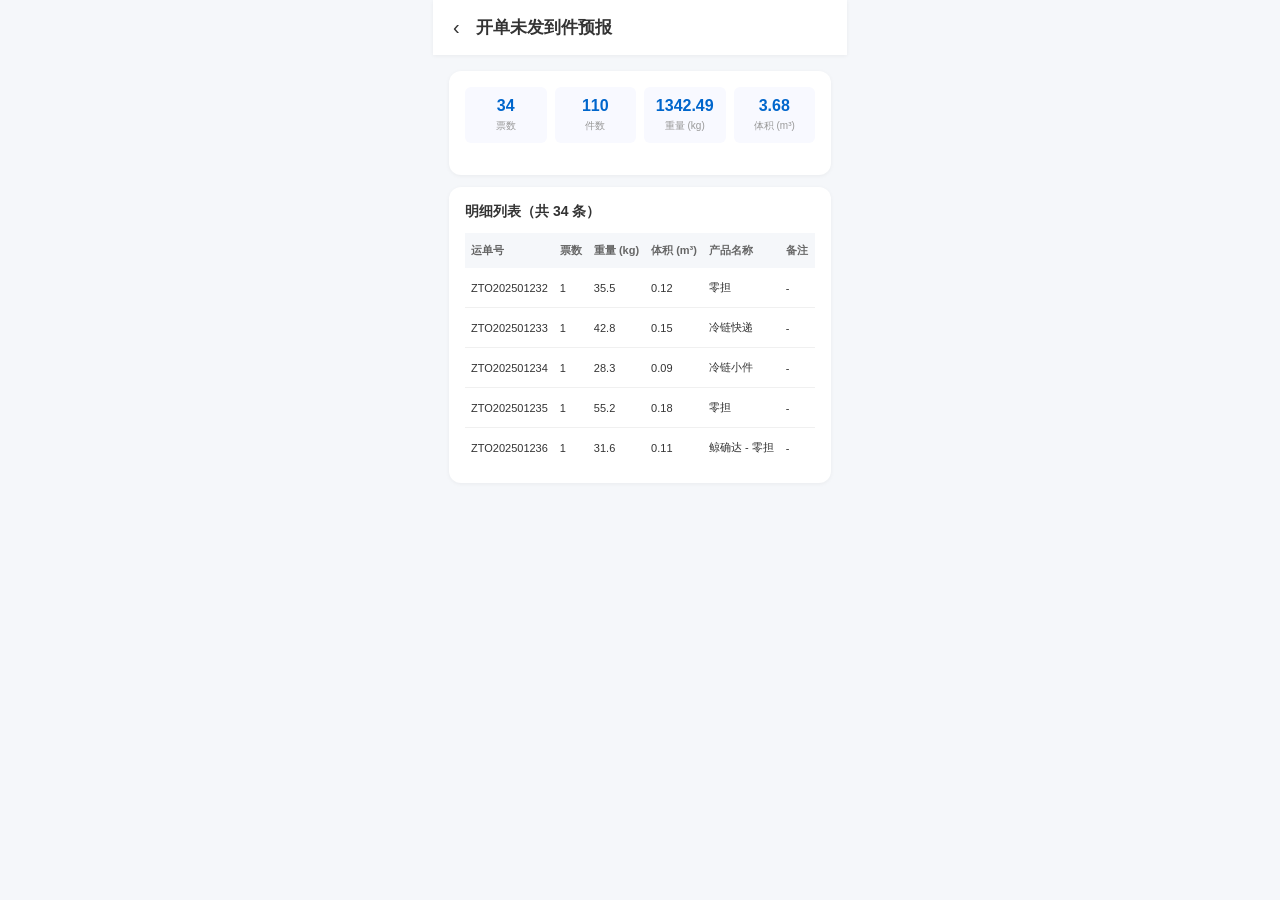
==== receive-forecast-detail.html @ d38e47ed "Update send/receive data tabs with drill-down pages" ====
<!DOCTYPE html>
<html lang="zh-CN">
<head>
    <meta charset="UTF-8">
    <meta name="viewport" content="width=device-width, initial-scale=1.0, maximum-scale=1.0, user-scalable=no">
    <title>到件预报详情</title>
    <style>
        * {
            margin: 0;
            padding: 0;
            box-sizing: border-box;
            -webkit-tap-highlight-color: transparent;
        }

        body {
            font-family: -apple-system, BlinkMacSystemFont, 'Segoe UI', 'PingFang SC', 'Hiragino Sans GB', 'Microsoft YaHei', sans-serif;
            background: #f5f7fa;
            min-height: 100vh;
        }

        .mobile-container {
            max-width: 414px;
            margin: 0 auto;
            background: #f5f7fa;
            min-height: 100vh;
        }

        .header {
            background: white;
            padding: 12px 16px;
            position: sticky;
            top: 0;
            z-index: 100;
            box-shadow: 0 1px 4px rgba(0, 0, 0, 0.05);
        }

        .header-top {
            display: flex;
            align-items: center;
            gap: 12px;
        }

        .back-btn {
            background: none;
            border: none;
            color: #333;
            font-size: 20px;
            cursor: pointer;
            display: flex;
            align-items: center;
            padding: 4px;
        }

        .back-btn:active {
            opacity: 0.6;
        }

        .header-title {
            color: #333;
            font-size: 17px;
            font-weight: 600;
            flex: 1;
        }

        .main-content {
            padding: 16px;
        }

        .card {
            background: white;
            border-radius: 12px;
            padding: 16px;
            margin-bottom: 12px;
            box-shadow: 0 1px 4px rgba(0, 0, 0, 0.05);
        }

        .summary-grid {
            display: grid;
            grid-template-columns: repeat(4, 1fr);
            gap: 8px;
            margin-bottom: 16px;
        }

        .summary-item {
            background: #f8f9ff;
            border-radius: 6px;
            padding: 10px;
            text-align: center;
        }

        .summary-value {
            font-size: 16px;
            font-weight: 600;
            color: #0066cc;
        }

        .summary-label {
            font-size: 10px;
            color: #999;
            margin-top: 4px;
        }

        .section-title {
            font-size: 14px;
            font-weight: 600;
            color: #333;
            margin-bottom: 12px;
        }

        .data-table-wrapper {
            overflow-x: auto;
            -webkit-overflow-scrolling: touch;
        }

        .data-table {
            width: 100%;
            border-collapse: collapse;
            font-size: 11px;
        }

        .data-table th {
            background: #f5f7fa;
            padding: 10px 6px;
            text-align: left;
            color: #666;
            font-weight: 600;
            white-space: nowrap;
        }

        .data-table td {
            padding: 12px 6px;
            border-bottom: 1px solid #f0f0f0;
            color: #333;
            white-space: nowrap;
        }

        .data-table tr:last-child td {
            border-bottom: none;
        }

        .empty-state {
            text-align: center;
            padding: 40px 0;
            color: #999;
        }
    </style>
</head>
<body>
    <div class="mobile-container">
        <header class="header">
            <div class="header-top">
                <button class="back-btn" onclick="history.back()">‹</button>
                <h1 class="header-title" id="pageTitle">到件预报详情</h1>
            </div>
        </header>

        <main class="main-content">
            <div class="card">
                <div class="summary-grid">
                    <div class="summary-item">
                        <div class="summary-value" id="totalTickets">34</div>
                        <div class="summary-label">票数</div>
                    </div>
                    <div class="summary-item">
                        <div class="summary-value" id="totalCount">110</div>
                        <div class="summary-label">件数</div>
                    </div>
                    <div class="summary-item">
                        <div class="summary-value" id="totalWeight">1342.49</div>
                        <div class="summary-label">重量 (kg)</div>
                    </div>
                    <div class="summary-item">
                        <div class="summary-value" id="totalVolume">3.68</div>
                        <div class="summary-label">体积 (m³)</div>
                    </div>
                </div>
            </div>

            <div class="card">
                <div class="section-title">明细列表（共 <span id="listCount">34</span> 条）</div>
                <div class="data-table-wrapper">
                    <table class="data-table">
                        <thead>
                            <tr>
                                <th>运单号</th>
                                <th>票数</th>
                                <th>重量 (kg)</th>
                                <th>体积 (m³)</th>
                                <th>产品名称</th>
                                <th>备注</th>
                                <th>操作时间</th>
                            </tr>
                        </thead>
                        <tbody id="tableBody">
                            <tr>
                                <td>ZTO202501232</td>
                                <td>1</td>
                                <td>35.5</td>
                                <td>0.12</td>
                                <td>零担</td>
                                <td>-</td>
                                <td>01-30 10:23</td>
                            </tr>
                            <tr>
                                <td>ZTO202501233</td>
                                <td>1</td>
                                <td>42.8</td>
                                <td>0.15</td>
                                <td>冷链快递</td>
                                <td>-</td>
                                <td>01-30 10:45</td>
                            </tr>
                            <tr>
                                <td>ZTO202501234</td>
                                <td>1</td>
                                <td>28.3</td>
                                <td>0.09</td>
                                <td>冷链小件</td>
                                <td>-</td>
                                <td>01-30 11:12</td>
                            </tr>
                            <tr>
                                <td>ZTO202501235</td>
                                <td>1</td>
                                <td>55.2</td>
                                <td>0.18</td>
                                <td>零担</td>
                                <td>-</td>
                                <td>01-30 11:38</td>
                            </tr>
                            <tr>
                                <td>ZTO202501236</td>
                                <td>1</td>
                                <td>31.6</td>
                                <td>0.11</td>
                                <td>鲸确达 - 零担</td>
                                <td>-</td>
                                <td>01-30 12:05</td>
                            </tr>
                        </tbody>
                    </table>
                </div>
            </div>
        </main>
    </div>

    <script>
        const urlParams = new URLSearchParams(window.location.search);
        const type = urlParams.get('type');

        const config = {
            'normal': {
                title: '开单未发到件预报',
                tickets: '34',
                count: '110',
                weight: '1342.49',
                volume: '3.68'
            },
            'transit': {
                title: '已发中心未到（汽运）到件预报',
                tickets: '48',
                count: '156',
                weight: '1917.88',
                volume: '7.5229'
            }
        };

        const currentConfig = config[type] || config['normal'];

        document.getElementById('pageTitle').textContent = currentConfig.title;
        document.getElementById('totalTickets').textContent = currentConfig.tickets;
        document.getElementById('totalCount').textContent = currentConfig.count;
        document.getElementById('totalWeight').textContent = currentConfig.weight;
        document.getElementById('totalVolume').textContent = currentConfig.volume;
        document.getElementById('listCount').textContent = currentConfig.tickets;
    </script>
</body>
</html>
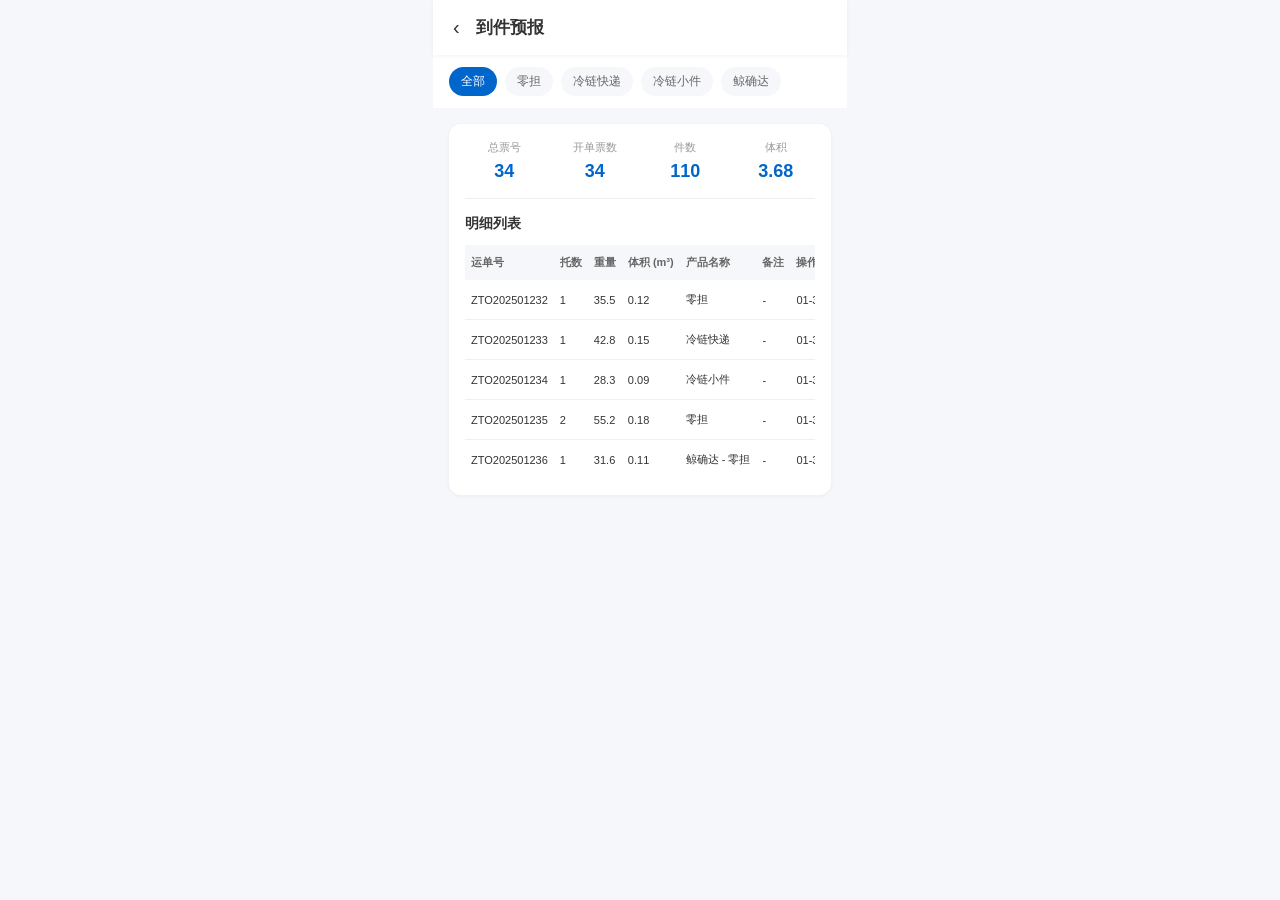
==== commit 62c10ef7: "Fix drill-down pages to match design exactly" ====
--- a/receive-forecast-detail.html
+++ b/receive-forecast-detail.html
@@ -3,7 +3,7 @@
 <head>
     <meta charset="UTF-8">
     <meta name="viewport" content="width=device-width, initial-scale=1.0, maximum-scale=1.0, user-scalable=no">
-    <title>到件预报详情</title>
+    <title>到件预报下钻</title>
     <style>
         * {
             margin: 0;
@@ -62,6 +62,31 @@
             flex: 1;
         }
 
+        .filter-bar {
+            background: white;
+            padding: 12px 16px;
+            display: flex;
+            gap: 8px;
+            overflow-x: auto;
+            -webkit-overflow-scrolling: touch;
+        }
+
+        .filter-btn {
+            padding: 6px 12px;
+            background: #f5f7fa;
+            border: none;
+            border-radius: 16px;
+            font-size: 12px;
+            color: #666;
+            white-space: nowrap;
+            cursor: pointer;
+        }
+
+        .filter-btn.active {
+            background: #0066cc;
+            color: #fff;
+        }
+
         .main-content {
             padding: 16px;
         }
@@ -77,27 +102,26 @@
         .summary-grid {
             display: grid;
             grid-template-columns: repeat(4, 1fr);
-            gap: 8px;
+            gap: 12px;
             margin-bottom: 16px;
+            padding-bottom: 16px;
+            border-bottom: 1px solid #f0f0f0;
         }
 
         .summary-item {
-            background: #f8f9ff;
-            border-radius: 6px;
-            padding: 10px;
             text-align: center;
         }
 
+        .summary-label {
+            font-size: 11px;
+            color: #999;
+            margin-bottom: 6px;
+        }
+
         .summary-value {
-            font-size: 16px;
+            font-size: 18px;
             font-weight: 600;
             color: #0066cc;
-        }
-
-        .summary-label {
-            font-size: 10px;
-            color: #999;
-            margin-top: 4px;
         }
 
         .section-title {
@@ -150,41 +174,47 @@
         <header class="header">
             <div class="header-top">
                 <button class="back-btn" onclick="history.back()">‹</button>
-                <h1 class="header-title" id="pageTitle">到件预报详情</h1>
+                <h1 class="header-title" id="pageTitle">到件预报</h1>
             </div>
         </header>
+
+        <div class="filter-bar">
+            <button class="filter-btn active">全部</button>
+            <button class="filter-btn">零担</button>
+            <button class="filter-btn">冷链快递</button>
+            <button class="filter-btn">冷链小件</button>
+            <button class="filter-btn">鲸确达</button>
+        </div>
 
         <main class="main-content">
             <div class="card">
                 <div class="summary-grid">
                     <div class="summary-item">
+                        <div class="summary-label">总票号</div>
                         <div class="summary-value" id="totalTickets">34</div>
-                        <div class="summary-label">票数</div>
                     </div>
                     <div class="summary-item">
-                        <div class="summary-value" id="totalCount">110</div>
-                        <div class="summary-label">件数</div>
+                        <div class="summary-label">开单票数</div>
+                        <div class="summary-value" id="orderTickets">34</div>
                     </div>
                     <div class="summary-item">
-                        <div class="summary-value" id="totalWeight">1342.49</div>
-                        <div class="summary-label">重量 (kg)</div>
+                        <div class="summary-label">件数</div>
+                        <div class="summary-value" id="totalCount">110</div>
                     </div>
                     <div class="summary-item">
+                        <div class="summary-label">体积</div>
                         <div class="summary-value" id="totalVolume">3.68</div>
-                        <div class="summary-label">体积 (m³)</div>
                     </div>
                 </div>
-            </div>
-
-            <div class="card">
-                <div class="section-title">明细列表（共 <span id="listCount">34</span> 条）</div>
+
+                <div class="section-title">明细列表</div>
                 <div class="data-table-wrapper">
                     <table class="data-table">
                         <thead>
                             <tr>
                                 <th>运单号</th>
-                                <th>票数</th>
-                                <th>重量 (kg)</th>
+                                <th>托数</th>
+                                <th>重量</th>
                                 <th>体积 (m³)</th>
                                 <th>产品名称</th>
                                 <th>备注</th>
@@ -221,7 +251,7 @@
                             </tr>
                             <tr>
                                 <td>ZTO202501235</td>
-                                <td>1</td>
+                                <td>2</td>
                                 <td>55.2</td>
                                 <td>0.18</td>
                                 <td>零担</td>
@@ -250,17 +280,17 @@
 
         const config = {
             'normal': {
-                title: '开单未发到件预报',
+                title: '到件预报',
                 tickets: '34',
+                orderTickets: '34',
                 count: '110',
-                weight: '1342.49',
                 volume: '3.68'
             },
             'transit': {
                 title: '已发中心未到（汽运）到件预报',
                 tickets: '48',
+                orderTickets: '48',
                 count: '156',
-                weight: '1917.88',
                 volume: '7.5229'
             }
         };
@@ -269,10 +299,17 @@
 
         document.getElementById('pageTitle').textContent = currentConfig.title;
         document.getElementById('totalTickets').textContent = currentConfig.tickets;
+        document.getElementById('orderTickets').textContent = currentConfig.orderTickets;
         document.getElementById('totalCount').textContent = currentConfig.count;
-        document.getElementById('totalWeight').textContent = currentConfig.weight;
         document.getElementById('totalVolume').textContent = currentConfig.volume;
-        document.getElementById('listCount').textContent = currentConfig.tickets;
+
+        // 过滤按钮点击事件
+        document.querySelectorAll('.filter-btn').forEach(btn => {
+            btn.addEventListener('click', function() {
+                document.querySelectorAll('.filter-btn').forEach(b => b.classList.remove('active'));
+                this.classList.add('active');
+            });
+        });
     </script>
 </body>
 </html>
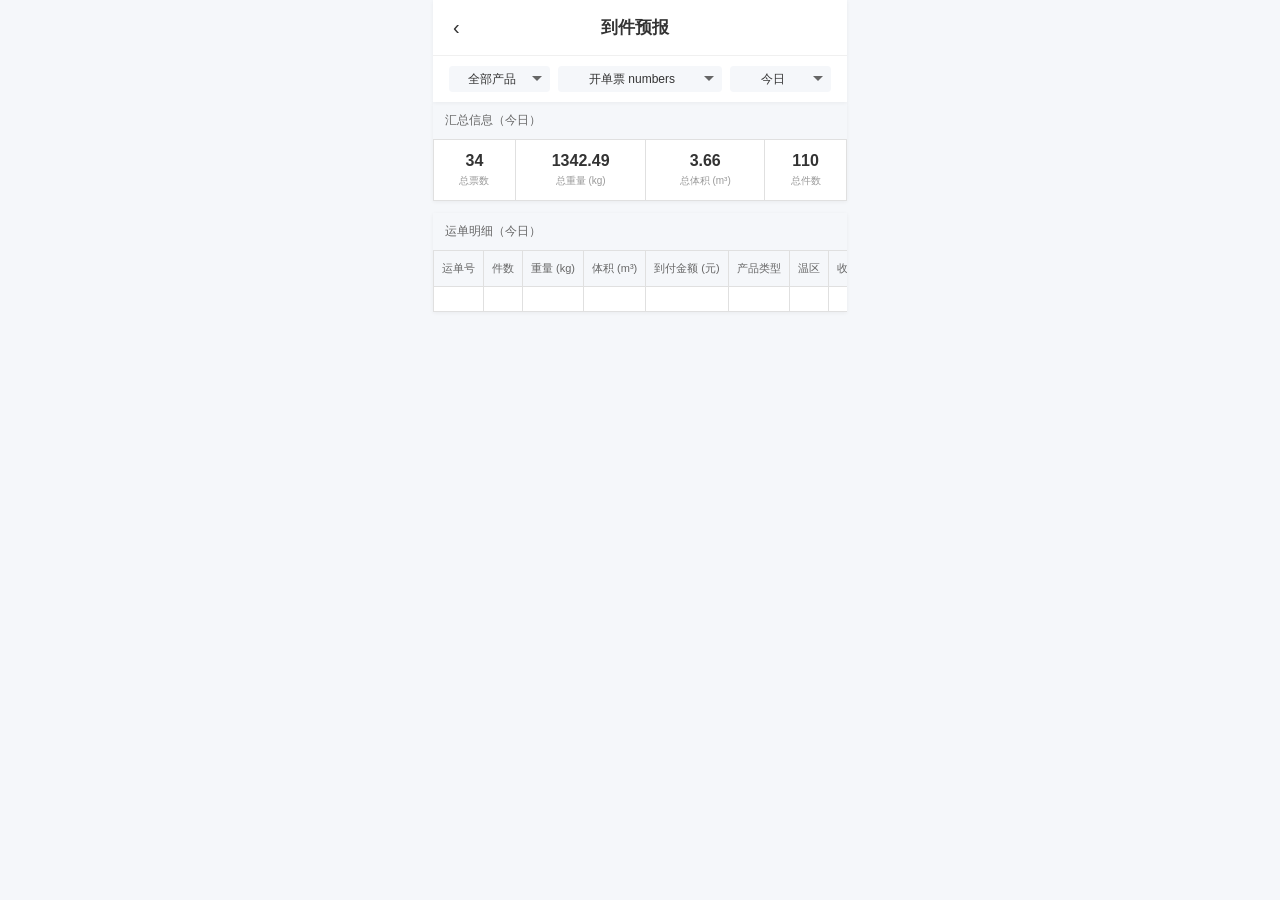
==== commit df5ff75b: "Update drill-down pages with exact design from images" ====
--- a/receive-forecast-detail.html
+++ b/receive-forecast-detail.html
@@ -3,7 +3,7 @@
 <head>
     <meta charset="UTF-8">
     <meta name="viewport" content="width=device-width, initial-scale=1.0, maximum-scale=1.0, user-scalable=no">
-    <title>到件预报下钻</title>
+    <title>到件预报</title>
     <style>
         * {
             margin: 0;
@@ -27,7 +27,7 @@
 
         .header {
             background: white;
-            padding: 12px 16px;
+            padding: 0;
             position: sticky;
             top: 0;
             z-index: 100;
@@ -37,7 +37,8 @@
         .header-top {
             display: flex;
             align-items: center;
-            gap: 12px;
+            padding: 12px 16px;
+            border-bottom: 1px solid #f0f0f0;
         }
 
         .back-btn {
@@ -60,75 +61,86 @@
             font-size: 17px;
             font-weight: 600;
             flex: 1;
+            text-align: center;
+            padding-right: 24px;
         }
 
         .filter-bar {
+            display: flex;
+            padding: 10px 16px;
+            gap: 8px;
             background: white;
-            padding: 12px 16px;
-            display: flex;
-            gap: 8px;
-            overflow-x: auto;
-            -webkit-overflow-scrolling: touch;
-        }
-
-        .filter-btn {
-            padding: 6px 12px;
+        }
+
+        .filter-select {
+            flex: 1;
+            padding: 6px 8px;
             background: #f5f7fa;
             border: none;
-            border-radius: 16px;
+            border-radius: 4px;
+            font-size: 12px;
+            color: #333;
+            cursor: pointer;
+            text-align: center;
+            appearance: none;
+            background-image: url("data:image/svg+xml,%3Csvg xmlns='http://www.w3.org/2000/svg' width='10' height='6' viewBox='0 0 10 6'%3E%3Cpath fill='%23666' d='M0 0l5 5 5-5z'/%3E%3C/svg%3E");
+            background-repeat: no-repeat;
+            background-position: right 8px center;
+            padding-right: 24px;
+        }
+
+        .filter-select:focus {
+            outline: none;
+            background-color: #e8f0ff;
+        }
+
+        .main-content {
+            padding: 0;
+        }
+
+        .card {
+            background: white;
+            margin-bottom: 12px;
+            box-shadow: 0 1px 4px rgba(0, 0, 0, 0.05);
+        }
+
+        .section-header {
+            background: #f5f7fa;
+            padding: 10px 12px;
             font-size: 12px;
             color: #666;
-            white-space: nowrap;
-            cursor: pointer;
-        }
-
-        .filter-btn.active {
-            background: #0066cc;
-            color: #fff;
-        }
-
-        .main-content {
-            padding: 16px;
-        }
-
-        .card {
-            background: white;
-            border-radius: 12px;
-            padding: 16px;
-            margin-bottom: 12px;
-            box-shadow: 0 1px 4px rgba(0, 0, 0, 0.05);
-        }
-
-        .summary-grid {
-            display: grid;
-            grid-template-columns: repeat(4, 1fr);
-            gap: 12px;
-            margin-bottom: 16px;
-            padding-bottom: 16px;
-            border-bottom: 1px solid #f0f0f0;
-        }
-
-        .summary-item {
+            font-weight: 500;
+        }
+
+        .summary-table {
+            width: 100%;
+            border-collapse: collapse;
+        }
+
+        .summary-table td {
+            padding: 12px 8px;
             text-align: center;
+            border: 1px solid #e0e0e0;
+        }
+
+        .summary-value {
+            font-size: 16px;
+            font-weight: 600;
+            color: #333;
+            margin-bottom: 4px;
         }
 
         .summary-label {
-            font-size: 11px;
+            font-size: 10px;
             color: #999;
-            margin-bottom: 6px;
-        }
-
-        .summary-value {
-            font-size: 18px;
-            font-weight: 600;
-            color: #0066cc;
-        }
-
-        .section-title {
-            font-size: 14px;
-            font-weight: 600;
-            color: #333;
-            margin-bottom: 12px;
+        }
+
+        .data-section-header {
+            background: #f5f7fa;
+            padding: 10px 12px;
+            font-size: 12px;
+            color: #666;
+            font-weight: 500;
         }
 
         .data-table-wrapper {
@@ -144,28 +156,30 @@
 
         .data-table th {
             background: #f5f7fa;
-            padding: 10px 6px;
+            padding: 10px 8px;
             text-align: left;
             color: #666;
-            font-weight: 600;
+            font-weight: 500;
             white-space: nowrap;
+            border: 1px solid #e0e0e0;
         }
 
         .data-table td {
-            padding: 12px 6px;
+            padding: 12px 8px;
             border-bottom: 1px solid #f0f0f0;
-            color: #333;
-            white-space: nowrap;
+            border: 1px solid #e0e0e0;
+            color: #333;
         }
 
         .data-table tr:last-child td {
-            border-bottom: none;
+            border-bottom: 1px solid #e0e0e0;
         }
 
         .empty-state {
             text-align: center;
             padding: 40px 0;
             color: #999;
+            font-size: 13px;
         }
     </style>
 </head>
@@ -174,98 +188,90 @@
         <header class="header">
             <div class="header-top">
                 <button class="back-btn" onclick="history.back()">‹</button>
-                <h1 class="header-title" id="pageTitle">到件预报</h1>
+                <h1 class="header-title">到件预报</h1>
+            </div>
+            <div class="filter-bar">
+                <select class="filter-select" id="orgSelect">
+                    <option value="all">全部产品</option>
+                    <option value="lt">零担</option>
+                    <option value="kd">冷链快递</option>
+                    <option value="xj">冷链小件</option>
+                    <option value="jqd">鲸确达</option>
+                </select>
+                <select class="filter-select" id="statusSelect">
+                    <option value="all">开单票 numbers</option>
+                    <option value="normal">开单未发</option>
+                    <option value="waiting">开单未发（待配载）</option>
+                    <option value="transit">已发中心未到（汽运）</option>
+                    <option value="arrived-road">省中心已到未发（汽运）</option>
+                    <option value="arrived-line">省中心已到未发（专线）</option>
+                    <option value="unloading">中心已卸未扫（待卸中）</option>
+                    <option value="loading">中心已卸未扫（待装车）</option>
+                    <option value="loaded">已卸未扫（待装车）</option>
+                    <option value="in-vehicle">已装车</option>
+                </select>
+                <select class="filter-select" id="dateSelect">
+                    <option value="today">今日</option>
+                    <option value="3days">近 3 日</option>
+                    <option value="7days">近 7 日</option>
+                    <option value="30days">近 30 日</option>
+                </select>
             </div>
         </header>
 
-        <div class="filter-bar">
-            <button class="filter-btn active">全部</button>
-            <button class="filter-btn">零担</button>
-            <button class="filter-btn">冷链快递</button>
-            <button class="filter-btn">冷链小件</button>
-            <button class="filter-btn">鲸确达</button>
-        </div>
-
         <main class="main-content">
+            <!-- 汇总信息 -->
             <div class="card">
-                <div class="summary-grid">
-                    <div class="summary-item">
-                        <div class="summary-label">总票号</div>
-                        <div class="summary-value" id="totalTickets">34</div>
-                    </div>
-                    <div class="summary-item">
-                        <div class="summary-label">开单票数</div>
-                        <div class="summary-value" id="orderTickets">34</div>
-                    </div>
-                    <div class="summary-item">
-                        <div class="summary-label">件数</div>
-                        <div class="summary-value" id="totalCount">110</div>
-                    </div>
-                    <div class="summary-item">
-                        <div class="summary-label">体积</div>
-                        <div class="summary-value" id="totalVolume">3.68</div>
-                    </div>
-                </div>
-
-                <div class="section-title">明细列表</div>
+                <div class="section-header">汇总信息（今日）</div>
+                <table class="summary-table">
+                    <tr>
+                        <td>
+                            <div class="summary-value" id="totalTickets">34</div>
+                            <div class="summary-label">总票数</div>
+                        </td>
+                        <td>
+                            <div class="summary-value" id="totalWeight">1342.49</div>
+                            <div class="summary-label">总重量 (kg)</div>
+                        </td>
+                        <td>
+                            <div class="summary-value" id="totalVolume">3.66</div>
+                            <div class="summary-label">总体积 (m³)</div>
+                        </td>
+                        <td>
+                            <div class="summary-value" id="totalCount">110</div>
+                            <div class="summary-label">总件数</div>
+                        </td>
+                    </tr>
+                </table>
+            </div>
+
+            <!-- 运单明细 -->
+            <div class="card">
+                <div class="data-section-header">运单明细（今日）</div>
                 <div class="data-table-wrapper">
                     <table class="data-table">
                         <thead>
                             <tr>
                                 <th>运单号</th>
-                                <th>托数</th>
-                                <th>重量</th>
+                                <th>件数</th>
+                                <th>重量 (kg)</th>
                                 <th>体积 (m³)</th>
-                                <th>产品名称</th>
-                                <th>备注</th>
-                                <th>操作时间</th>
+                                <th>到付金额 (元)</th>
+                                <th>产品类型</th>
+                                <th>温区</th>
+                                <th>收件地址</th>
                             </tr>
                         </thead>
                         <tbody id="tableBody">
                             <tr>
-                                <td>ZTO202501232</td>
-                                <td>1</td>
-                                <td>35.5</td>
-                                <td>0.12</td>
-                                <td>零担</td>
-                                <td>-</td>
-                                <td>01-30 10:23</td>
-                            </tr>
-                            <tr>
-                                <td>ZTO202501233</td>
-                                <td>1</td>
-                                <td>42.8</td>
-                                <td>0.15</td>
-                                <td>冷链快递</td>
-                                <td>-</td>
-                                <td>01-30 10:45</td>
-                            </tr>
-                            <tr>
-                                <td>ZTO202501234</td>
-                                <td>1</td>
-                                <td>28.3</td>
-                                <td>0.09</td>
-                                <td>冷链小件</td>
-                                <td>-</td>
-                                <td>01-30 11:12</td>
-                            </tr>
-                            <tr>
-                                <td>ZTO202501235</td>
-                                <td>2</td>
-                                <td>55.2</td>
-                                <td>0.18</td>
-                                <td>零担</td>
-                                <td>-</td>
-                                <td>01-30 11:38</td>
-                            </tr>
-                            <tr>
-                                <td>ZTO202501236</td>
-                                <td>1</td>
-                                <td>31.6</td>
-                                <td>0.11</td>
-                                <td>鲸确达 - 零担</td>
-                                <td>-</td>
-                                <td>01-30 12:05</td>
+                                <td></td>
+                                <td></td>
+                                <td></td>
+                                <td></td>
+                                <td></td>
+                                <td></td>
+                                <td></td>
+                                <td></td>
                             </tr>
                         </tbody>
                     </table>
@@ -280,35 +286,37 @@
 
         const config = {
             'normal': {
-                title: '到件预报',
                 tickets: '34',
-                orderTickets: '34',
-                count: '110',
-                volume: '3.68'
+                weight: '1342.49',
+                volume: '3.66',
+                count: '110'
             },
             'transit': {
-                title: '已发中心未到（汽运）到件预报',
                 tickets: '48',
-                orderTickets: '48',
-                count: '156',
-                volume: '7.5229'
+                weight: '1917.88',
+                volume: '7.52',
+                count: '156'
             }
         };
 
         const currentConfig = config[type] || config['normal'];
 
-        document.getElementById('pageTitle').textContent = currentConfig.title;
         document.getElementById('totalTickets').textContent = currentConfig.tickets;
-        document.getElementById('orderTickets').textContent = currentConfig.orderTickets;
+        document.getElementById('totalWeight').textContent = currentConfig.weight;
+        document.getElementById('totalVolume').textContent = currentConfig.volume;
         document.getElementById('totalCount').textContent = currentConfig.count;
-        document.getElementById('totalVolume').textContent = currentConfig.volume;
-
-        // 过滤按钮点击事件
-        document.querySelectorAll('.filter-btn').forEach(btn => {
-            btn.addEventListener('click', function() {
-                document.querySelectorAll('.filter-btn').forEach(b => b.classList.remove('active'));
-                this.classList.add('active');
-            });
+
+        // 筛选器事件
+        document.getElementById('orgSelect').addEventListener('change', function() {
+            console.log('产品变更:', this.value);
+        });
+
+        document.getElementById('statusSelect').addEventListener('change', function() {
+            console.log('状态变更:', this.value);
+        });
+
+        document.getElementById('dateSelect').addEventListener('change', function() {
+            console.log('日期变更:', this.value);
         });
     </script>
 </body>
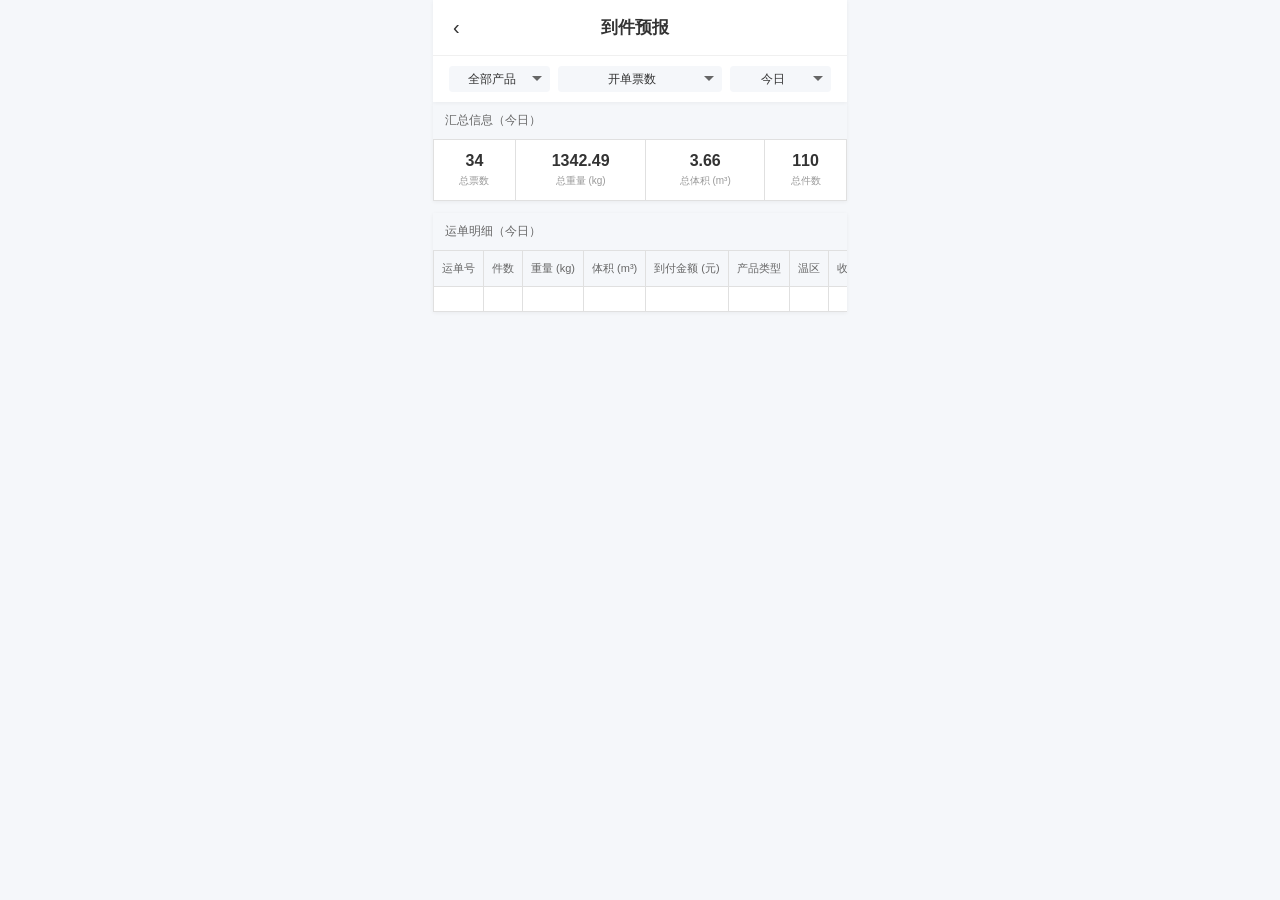
==== commit 95a896bc: "Fix: change 开单票 numbers to 开单票数 in filter dropdowns" ====
--- a/receive-forecast-detail.html
+++ b/receive-forecast-detail.html
@@ -199,7 +199,7 @@
                     <option value="jqd">鲸确达</option>
                 </select>
                 <select class="filter-select" id="statusSelect">
-                    <option value="all">开单票 numbers</option>
+                    <option value="all">开单票数</option>
                     <option value="normal">开单未发</option>
                     <option value="waiting">开单未发（待配载）</option>
                     <option value="transit">已发中心未到（汽运）</option>
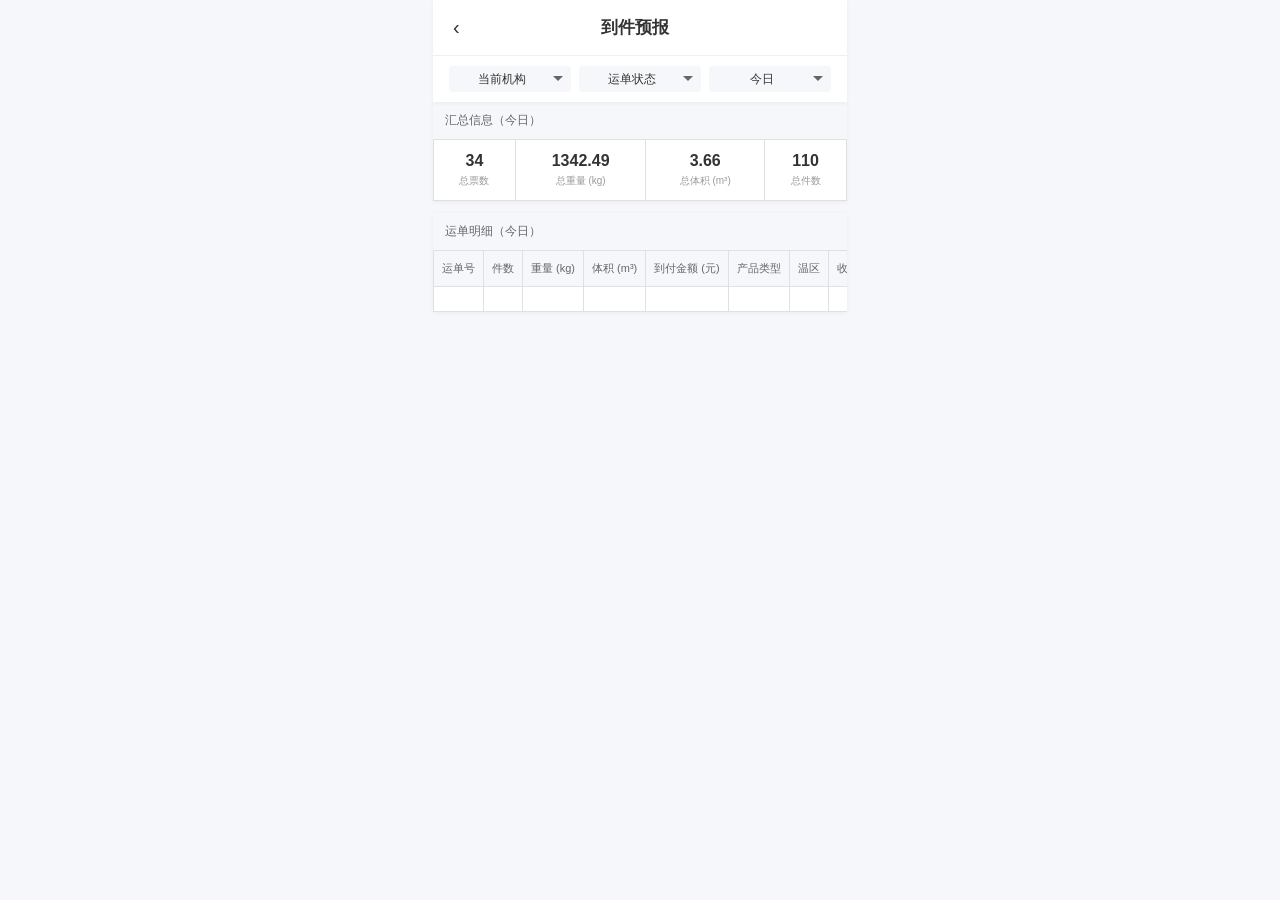
==== commit a987bc1c: "Fix: update filter dropdowns in receive forecast page" ====
--- a/receive-forecast-detail.html
+++ b/receive-forecast-detail.html
@@ -192,23 +192,18 @@
             </div>
             <div class="filter-bar">
                 <select class="filter-select" id="orgSelect">
-                    <option value="all">全部产品</option>
-                    <option value="lt">零担</option>
-                    <option value="kd">冷链快递</option>
-                    <option value="xj">冷链小件</option>
-                    <option value="jqd">鲸确达</option>
+                    <option value="current">当前机构</option>
+                    <option value="shanghai">上海青浦一部</option>
+                    <option value="beijing">北京朝阳</option>
+                    <option value="guangzhou">广州天河</option>
                 </select>
                 <select class="filter-select" id="statusSelect">
-                    <option value="all">开单票数</option>
-                    <option value="normal">开单未发</option>
-                    <option value="waiting">开单未发（待配载）</option>
-                    <option value="transit">已发中心未到（汽运）</option>
-                    <option value="arrived-road">省中心已到未发（汽运）</option>
-                    <option value="arrived-line">省中心已到未发（专线）</option>
-                    <option value="unloading">中心已卸未扫（待卸中）</option>
-                    <option value="loading">中心已卸未扫（待装车）</option>
-                    <option value="loaded">已卸未扫（待装车）</option>
-                    <option value="in-vehicle">已装车</option>
+                    <option value="all">运单状态</option>
+                    <option value="unloading-car">未卸车</option>
+                    <option value="unloaded-not-scanned">已卸未扫</option>
+                    <option value="waiting-delivery">待派件</option>
+                    <option value="delivering">派送中</option>
+                    <option value="signed">已签收</option>
                 </select>
                 <select class="filter-select" id="dateSelect">
                     <option value="today">今日</option>
